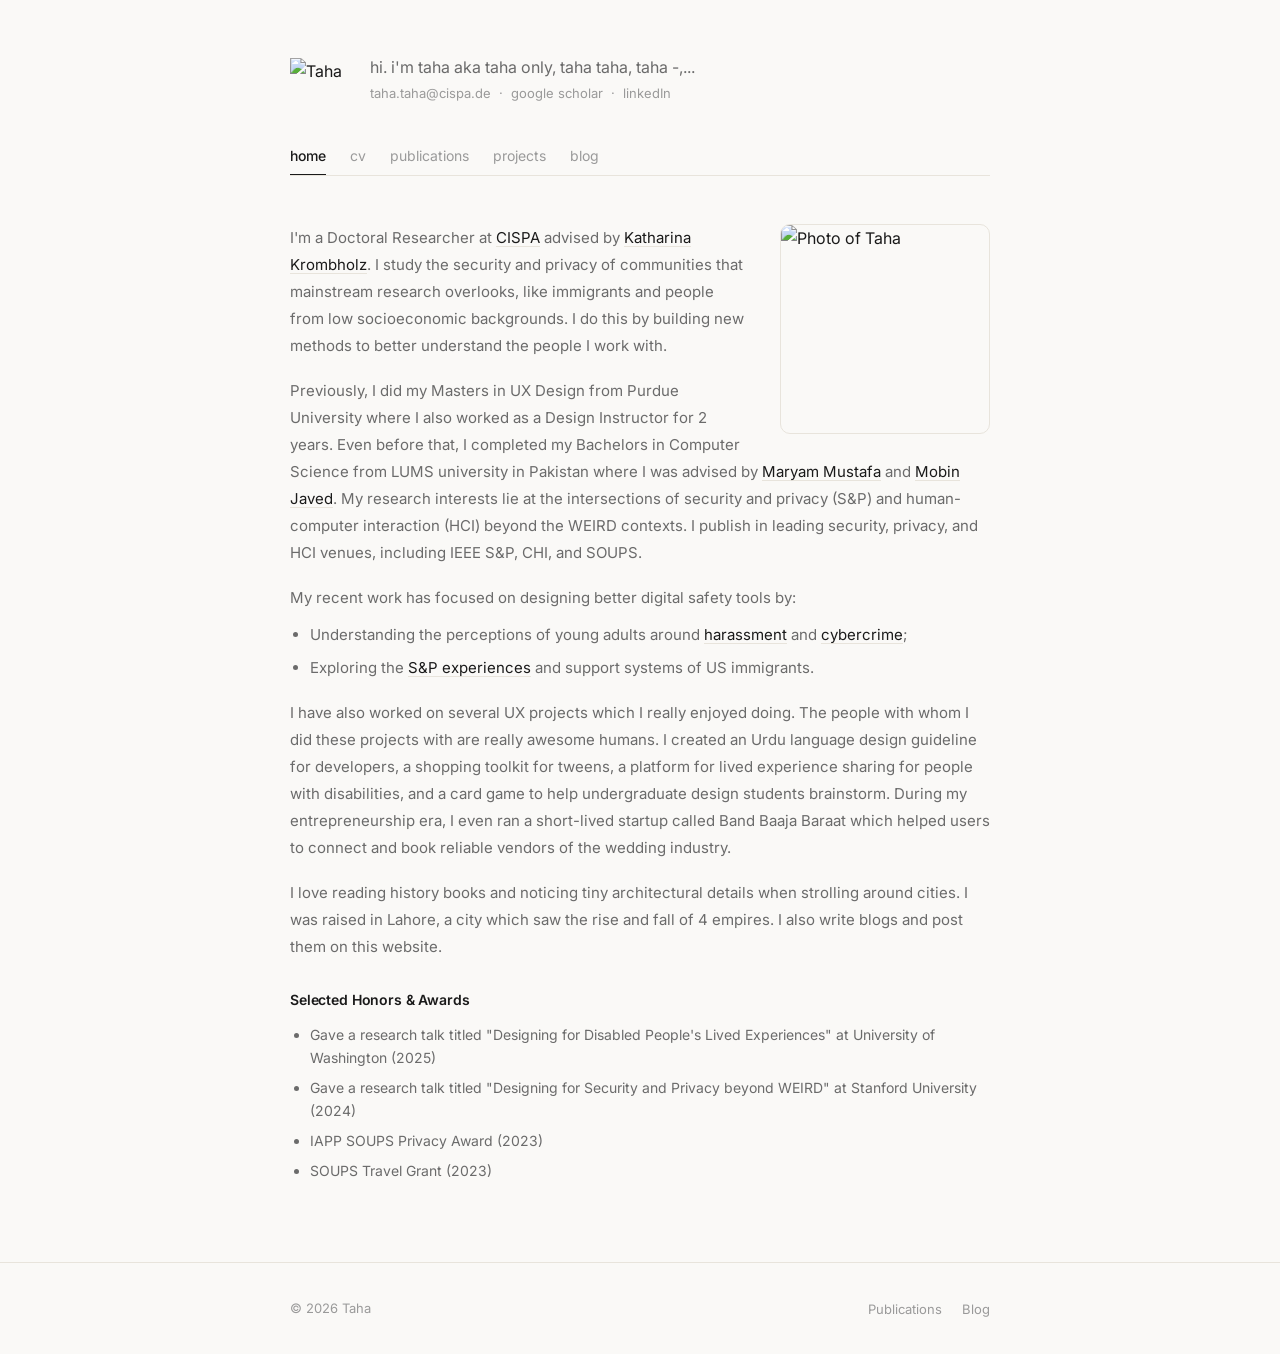
==== index.html @ 490b4788 "Add "i don't have anything to hide" blog post New blog on surveillance, digital resignation, and the" ====
<!DOCTYPE html>
<html lang="en">
<head>
<meta charset="UTF-8">
<meta name="viewport" content="width=device-width, initial-scale=1.0">
<meta name="description" content="Taha – Doctoral Researcher at CISPA. Security, privacy, and safety of marginalized communities.">
<meta property="og:title" content="Taha">
<title>Taha</title>
<link rel="preconnect" href="https://fonts.googleapis.com">
<link rel="preconnect" href="https://fonts.gstatic.com" crossorigin>
<link href="https://fonts.googleapis.com/css2?family=Inter:wght@300;400;500;600;700&display=swap" rel="stylesheet">

<style>
  *, *::before, *::after { box-sizing: border-box; margin: 0; padding: 0; }

  :root {
    --bg: #faf9f7;
    --surface: #ffffff;
    --text: #1a1a1a;
    --muted: #6b6b6b;
    --subtle: #9a9a9a;
    --border: #e8e4dc;
    --tag-bg: #f0ede8;
    --max-w: 780px;
  }

  html { scroll-behavior: smooth; }

  body {
    font-family: 'Inter', sans-serif;
    background: var(--bg);
    color: var(--text);
    font-size: 16px;
    line-height: 1.65;
    -webkit-font-smoothing: antialiased;
  }

  /* ── SITE WRAPPER ── */
  .wrap {
    max-width: var(--max-w);
    margin: 0 auto;
    padding: 0 40px;
  }

  /* ── HEADER ── */
  header {
    padding-top: 56px;
    padding-bottom: 0;
  }

  .header-top {
    display: flex;
    align-items: center;
    gap: 28px;
    margin-bottom: 32px;
  }

  .header-logo {
    flex-shrink: 0;
  }

  .header-logo img {
    height: 44px;
    width: auto;
    display: block;
  }

  .header-text {
    display: flex;
    flex-direction: column;
    gap: 5px;
  }

  .header-tagline {
    font-size: clamp(14px, 1.8vw, 16px);
    color: var(--muted);
    font-weight: 400;
    line-height: 1.4;
  }

  .header-meta {
    font-size: 13px;
    color: var(--subtle);
  }

  .header-meta a {
    color: var(--subtle);
    text-decoration: none;
  }
  .header-meta a:hover { color: var(--text); }

  /* ── TAB NAV ── */
  .tab-nav {
    display: flex;
    gap: 0;
    border-bottom: 1px solid var(--border);
    margin-bottom: 48px;
    overflow-x: auto;
    -ms-overflow-style: none;
    scrollbar-width: none;
  }
  .tab-nav::-webkit-scrollbar { display: none; }

  .tab-btn {
    background: none;
    border: none;
    padding: 10px 0;
    margin-right: 24px;
    font-family: inherit;
    font-size: 14px;
    font-weight: 400;
    color: var(--subtle);
    cursor: pointer;
    border-bottom: 2px solid transparent;
    margin-bottom: -1px;
    transition: color 0.18s, border-color 0.18s;
    white-space: nowrap;
    flex-shrink: 0;
  }
  .tab-btn:hover { color: var(--text); }
  .tab-btn.active {
    color: var(--text);
    font-weight: 500;
    border-bottom-color: var(--text);
  }

  /* ── TAB PANELS ── */
  .tab-panel { display: none; padding-bottom: 80px; }
  .tab-panel.active { display: block; }

  /* ── HOME PANEL ── */
  .home-content::after {
    content: '';
    display: table;
    clear: both;
  }

  .home-right {
    float: right;
    width: 210px;
    margin-left: 36px;
    margin-bottom: 12px;
  }

  .home-portrait {
    width: 100%;
    aspect-ratio: 1;
    border-radius: 10px;
    object-fit: cover;
    border: 1px solid var(--border);
    display: block;
  }

  /* ── CV PANEL ── */
  .cv-frame-wrap {
    width: 100%;
    height: 82vh;
    border-radius: 8px;
    overflow: hidden;
    border: 1px solid var(--border);
  }

  .cv-frame-wrap iframe {
    width: 100%;
    height: 100%;
    border: none;
    display: block;
  }

  /* left column: bio text */
  .home-bio {
    font-size: 15px;
    line-height: 1.8;
    color: var(--muted);
    margin-bottom: 18px;
  }

  .home-bio a {
    color: var(--text);
    text-decoration: underline;
    text-underline-offset: 3px;
    text-decoration-color: var(--border);
    transition: text-decoration-color 0.18s;
  }
  .home-bio a:hover { text-decoration-color: var(--text); }

  .home-bio-list {
    list-style: disc;
    margin: -8px 0 18px 20px;
    display: flex;
    flex-direction: column;
    gap: 6px;
  }

  .home-bio-list li {
    font-size: 15px;
    line-height: 1.8;
    color: var(--muted);
  }

  .home-bio-list li a {
    color: var(--text);
    text-decoration: underline;
    text-underline-offset: 3px;
    text-decoration-color: var(--border);
    transition: text-decoration-color 0.18s;
  }
  .home-bio-list li a:hover { text-decoration-color: var(--text); }

  /* Honors & Awards subsection */
  .home-subheading {
    font-size: 14px;
    font-weight: 600;
    color: var(--text);
    margin-top: 28px;
    margin-bottom: 12px;
    letter-spacing: -0.01em;
  }

  .honors-list {
    list-style: disc;
    padding-left: 20px;
    display: flex;
    flex-direction: column;
    gap: 7px;
  }

  .honors-list li {
    font-size: 14px;
    line-height: 1.65;
    color: var(--muted);
  }

  /* ── SECTION LABEL (within tabs) ── */
  .section-label {
    font-size: clamp(22px, 3.5vw, 32px);
    font-weight: 600;
    letter-spacing: -0.02em;
    line-height: 1.1;
    color: var(--text);
    margin-bottom: 32px;
  }

  /* ── PUBLICATIONS ── */
  .pub-year-group { margin-bottom: 44px; }
  .pub-year-group:last-child { margin-bottom: 0; }

  .pub-year-label {
    font-size: 12px;
    font-weight: 500;
    letter-spacing: 0.08em;
    text-transform: uppercase;
    color: var(--subtle);
    margin-bottom: 20px;
    padding-bottom: 10px;
    border-bottom: 1px solid var(--border);
  }

  .pub-entries { display: flex; flex-direction: column; gap: 28px; }

  .pub-entry-title {
    display: block;
    font-size: 15px;
    font-weight: 500;
    color: var(--text);
    line-height: 1.5;
    margin-bottom: 5px;
    text-decoration: none;
  }
  a.pub-entry-title:hover {
    text-decoration: underline;
    text-underline-offset: 3px;
  }

  .pub-entry-authors {
    font-size: 13px;
    color: var(--muted);
    line-height: 1.5;
    margin-bottom: 3px;
  }

  .pub-entry-authors strong {
    font-weight: 600;
    color: var(--text);
  }

  .pub-entry-venue {
    font-size: 13px;
    color: var(--subtle);
    font-style: italic;
    margin-bottom: 9px;
    line-height: 1.5;
  }

  .pub-entry-links {
    display: flex;
    flex-wrap: wrap;
    gap: 6px;
    align-items: center;
  }

  .pub-tag {
    display: inline-block;
    padding: 2px 9px;
    border: 1px solid var(--border);
    border-radius: 4px;
    font-size: 12px;
    color: var(--muted);
    text-decoration: none;
    background: var(--surface);
    transition: color 0.15s, border-color 0.15s, background 0.15s;
  }
  .pub-tag:hover { color: var(--text); border-color: #c8c4bc; background: var(--tag-bg); }

  .pub-award-badge {
    font-size: 12px;
    color: var(--subtle);
    font-style: italic;
  }

  /* ── PROJECTS ── */
  .project-filters {
    display: flex;
    gap: 8px;
    flex-wrap: wrap;
    margin-bottom: 32px;
  }

  .filter-btn {
    padding: 6px 14px;
    border: 1px solid var(--border);
    border-radius: 100px;
    background: transparent;
    font-size: 13px;
    color: var(--muted);
    cursor: pointer;
    font-family: inherit;
    transition: all 0.18s;
  }
  .filter-btn.active, .filter-btn:hover {
    background: var(--text);
    color: #fff;
    border-color: var(--text);
  }

  .projects-grid {
    display: grid;
    grid-template-columns: 1fr 1fr;
    gap: 20px;
  }

  .project-card {
    background: var(--surface);
    border: 1px solid var(--border);
    border-radius: 12px;
    overflow: hidden;
    transition: transform 0.2s, box-shadow 0.2s;
    text-decoration: none;
    color: inherit;
    display: flex;
    flex-direction: column;
  }
  .project-card:hover {
    transform: translateY(-3px);
    box-shadow: 0 8px 24px rgba(0,0,0,0.08);
  }

  .project-card-img {
    width: 100%;
    aspect-ratio: 4/3;
    object-fit: cover;
    display: block;
    background: var(--tag-bg);
  }

  .project-card-body {
    padding: 18px;
    flex: 1;
    display: flex;
    flex-direction: column;
  }

  .project-title {
    font-size: 16px;
    font-weight: 600;
    line-height: 1.3;
    color: var(--text);
    margin-bottom: 4px;
  }

  .project-subtitle {
    font-size: 13px;
    color: var(--muted);
    margin-bottom: 14px;
    flex: 1;
  }

  .project-cta {
    font-size: 13px;
    font-weight: 500;
    color: var(--text);
  }
  .project-cta::after { content: ' →'; }

  .project-card.full {
    grid-column: 1 / -1;
    flex-direction: row;
  }
  .project-card.full .project-card-img {
    width: 40%;
    aspect-ratio: auto;
    flex-shrink: 0;
  }
  .project-card.full .project-card-body { padding: 24px; }

  .project-card.no-link { cursor: default; }
  .project-card.no-link:hover { transform: none; box-shadow: none; }

  .project-links { display: flex; gap: 8px; flex-wrap: wrap; }

  .btn {
    display: inline-block;
    padding: 7px 14px;
    border: 1px solid var(--border);
    border-radius: 6px;
    text-decoration: none;
    font-size: 12px;
    font-weight: 500;
    color: var(--text);
    background: var(--surface);
    transition: background 0.18s, border-color 0.18s;
  }
  .btn:hover { background: var(--tag-bg); border-color: #c8c4bc; }

  /* ── EXPERIENCE ── */
  .exp-list { display: flex; flex-direction: column; }

  .exp-item {
    display: grid;
    grid-template-columns: 40px 1fr;
    gap: 16px;
    padding: 14px 0;
    border-top: 1px solid var(--border);
    align-items: center;
  }
  .exp-item:last-child { border-bottom: 1px solid var(--border); }

  .exp-logo {
    width: 40px;
    height: 40px;
    object-fit: contain;
    border-radius: 8px;
    background: #fff;
    border: 1px solid var(--border);
    padding: 4px;
  }

  .exp-body { display: flex; flex-direction: column; gap: 1px; }

  .exp-top, .exp-bottom {
    display: flex;
    align-items: baseline;
    justify-content: space-between;
    gap: 16px;
  }

  .exp-role { font-weight: 600; font-size: 14px; color: var(--text); }
  .exp-period { font-size: 12px; color: var(--subtle); flex-shrink: 0; }
  .exp-org { font-size: 13px; color: var(--muted); font-style: italic; }
  .exp-location { font-size: 12px; color: var(--subtle); flex-shrink: 0; }

  /* ── BLOG ── */
  .blog-disclaimer {
    font-size: 13px;
    font-style: italic;
    color: var(--subtle);
    margin-bottom: 28px;
    margin-top: -8px;
  }

  .blog-list { display: flex; flex-direction: column; }

  .blog-item {
    display: flex;
    align-items: baseline;
    justify-content: space-between;
    gap: 20px;
    padding: 18px 0;
    border-top: 1px solid var(--border);
    text-decoration: none;
    color: inherit;
    transition: opacity 0.2s;
  }
  .blog-item:last-child { border-bottom: 1px solid var(--border); }
  .blog-item:hover { opacity: 0.6; }

  .blog-title { font-size: 15px; font-weight: 400; color: var(--text); }
  .blog-date { font-size: 13px; color: var(--subtle); flex-shrink: 0; }

  /* ── ABOUT ── */
  .about-text p {
    font-size: 16px;
    line-height: 1.8;
    color: var(--muted);
    margin-bottom: 20px;
    max-width: 680px;
  }
  .about-text p:last-child { margin-bottom: 0; }

  /* ── FOOTER ── */
  footer {
    border-top: 1px solid var(--border);
    padding: 32px 0;
    margin-top: 0;
  }

  .footer-inner {
    display: flex;
    align-items: center;
    justify-content: space-between;
  }

  .footer-copy { font-size: 13px; color: var(--subtle); }

  .footer-links { display: flex; gap: 20px; list-style: none; }
  .footer-links a {
    text-decoration: none;
    color: var(--subtle);
    font-size: 13px;
    transition: color 0.2s;
  }
  .footer-links a:hover { color: var(--text); }

  /* ── RESPONSIVE ── */
  @media (max-width: 640px) {
    .wrap { padding: 0 20px; }
    header { padding-top: 36px; }

    .header-top {
      flex-direction: column;
      align-items: flex-start;
      gap: 12px;
    }

    .home-right {
      float: none;
      width: 180px;
      margin: 0 auto 24px;
      display: block;
    }

    .projects-grid { grid-template-columns: 1fr; }
    .project-card.full { flex-direction: column; }
    .project-card.full .project-card-img { width: 100%; aspect-ratio: 4/3; }

    .exp-period, .exp-location { display: none; }

    .footer-inner { flex-direction: column; align-items: flex-start; gap: 12px; }
  }
</style>
</head>
<body>

<div class="wrap">

  <!-- ── HEADER ── -->
  <header>
    <div class="header-top">
      <div class="header-logo">
        <img src="https://cdn.prod.website-files.com/65dd546c278a2ace8a9cbbcd/65de101033a4d7519f557073_%D8%B7%DB%81.svg" alt="Taha">
      </div>
      <div class="header-text">
        <p class="header-tagline">hi. i'm taha aka taha only, taha taha, taha -,...</p>
        <p class="header-meta"><a href="mailto:taha.taha@cispa.de">taha.taha@cispa.de</a> &nbsp;·&nbsp; <a href="https://scholar.google.com/citations?user=c5__SBkAAAAJ&hl=en" target="_blank" rel="noopener">google scholar</a> &nbsp;·&nbsp; <a href="https://www.linkedin.com/in/tahaonly" target="_blank" rel="noopener">linkedIn</a></p>
      </div>
    </div>

    <!-- TAB NAVIGATION -->
    <nav class="tab-nav" role="tablist">
      <button class="tab-btn active" data-tab="home">home</button>
      <button class="tab-btn" data-tab="cv">cv</button>
      <button class="tab-btn" data-tab="publications">publications</button>
      <button class="tab-btn" data-tab="projects">projects</button>
      <button class="tab-btn" data-tab="blog">blog</button>
    </nav>
  </header>

  <!-- ── HOME ── -->
  <div class="tab-panel active" id="tab-home">
    <div class="home-content">

      <!-- photo floated right — text wraps around it -->
      <div class="home-right">
        <img class="home-portrait"
          src="https://cdn.prod.website-files.com/65dd546c278a2ace8a9cbbcd/66e371fa30c5f763e9a446f2_Portfolio.jpg"
          alt="Photo of Taha">
      </div>

      <p class="home-bio">I'm a Doctoral Researcher at <a href="https://cispa.de/en" target="_blank" rel="noopener">CISPA</a> advised by <a href="https://cispa.de/en/people/katharina.krombholz" target="_blank" rel="noopener">Katharina Krombholz</a>. I study the security and privacy of communities that mainstream research overlooks, like immigrants and people from low socioeconomic backgrounds. I do this by building new methods to better understand the people I work with.</p>

      <p class="home-bio">Previously, I did my Masters in UX Design from Purdue University where I also worked as a Design Instructor for 2 years. Even before that, I completed my Bachelors in Computer Science from LUMS university in Pakistan where I was advised by <a href="https://www.maryamustafa.com/" target="_blank" rel="noopener">Maryam Mustafa</a> and <a href="https://web.lums.edu.pk/~mobin/" target="_blank" rel="noopener">Mobin Javed</a>. My research interests lie at the intersections of security and privacy (S&amp;P) and human-computer interaction (HCI) beyond the WEIRD contexts. I publish in leading security, privacy, and HCI venues, including IEEE S&amp;P, CHI, and SOUPS.</p>

      <p class="home-bio">My recent work has focused on designing better digital safety tools by:</p>
      <ul class="home-bio-list">
        <li>Understanding the perceptions of young adults around <a href="https://dl.acm.org/doi/10.1145/3772318.3793807" target="_blank" rel="noopener">harassment</a> and <a href="https://dl.acm.org/doi/10.5555/3632186.3632189" target="_blank" rel="noopener">cybercrime</a>;</li>
        <li>Exploring the <a href="https://github.com/Usable-Security-and-Privacy-Lab/IEEESP-Immigrants/blob/main/Research_Paper.pdf" target="_blank" rel="noopener">S&amp;P experiences</a> and support systems of US immigrants.</li>
      </ul>

      <p class="home-bio">I have also worked on several UX projects which I really enjoyed doing. The people with whom I did these projects with are really awesome humans. I created an Urdu language design guideline for developers, a shopping toolkit for tweens, a platform for lived experience sharing for people with disabilities, and a card game to help undergraduate design students brainstorm. During my entrepreneurship era, I even ran a short-lived startup called Band Baaja Baraat which helped users to connect and book reliable vendors of the wedding industry.</p>

      <p class="home-bio">I love reading history books and noticing tiny architectural details when strolling around cities. I was raised in Lahore, a city which saw the rise and fall of 4 empires. I also write blogs and post them on this website.</p>

      <h3 class="home-subheading">Selected Honors &amp; Awards</h3>
      <ul class="honors-list">
        <li>Gave a research talk titled "Designing for Disabled People's Lived Experiences" at University of Washington (2025)</li>
        <li>Gave a research talk titled "Designing for Security and Privacy beyond WEIRD" at Stanford University (2024)</li>
        <li>IAPP SOUPS Privacy Award (2023)</li>
        <li>SOUPS Travel Grant (2023)</li>
      </ul>

    </div>
  </div>

  <!-- ── CV ── -->
  <div class="tab-panel" id="tab-cv">
    <div class="cv-frame-wrap">
      <iframe src="https://drive.google.com/file/d/1lCoUhodlJp6D2bPWnZb8rduLVWy4pbXT/preview" allow="autoplay" loading="lazy"></iframe>
    </div>
  </div>

  <!-- ── EXPERIENCE ── -->


  <!-- ── PUBLICATIONS ── -->
  <div class="tab-panel" id="tab-publications">

    <!-- 2026 -->
    <div class="pub-year-group">
      <p class="pub-year-label">2026</p>
      <div class="pub-entries">

        <div class="pub-entry">
          <span class="pub-entry-title">Understanding Gendered Experiences of Harassment Among Pakistani Young Adults Using Human-Centered Threat Modeling</span>
          <p class="pub-entry-authors">Warda Usman*, <strong>Taha*</strong>, Saba Iqbal, Amna Batool, Daniel Zappala <em style="font-size:12px; color:var(--subtle);">[* joint first authors]</em></p>
          <p class="pub-entry-venue">In ACM CHI Conference on Human Factors in Computing Systems (CHI), Barcelona, Spain</p>
          <div class="pub-entry-links">
            <a class="pub-tag" href="https://dl.acm.org/doi/10.1145/3706599.3719939" target="_blank" rel="noopener">Paper</a>
          </div>
        </div>

      </div>
    </div>

    <!-- 2025 -->
    <div class="pub-year-group">
      <p class="pub-year-label">2025</p>
      <div class="pub-entries">

        <div class="pub-entry">
          <span class="pub-entry-title">The Security and Privacy Experiences of First- and Second-Generation Pakistani Immigrants to America: Challenges, Parent-Child Dynamics, and Threat Models</span>
          <p class="pub-entry-authors">Warda Usman*, John Sadik*, <strong>Taha</strong>, Ran Elgedawy, Scott Routi, Daniel Zappala <em style="font-size:12px; color:var(--subtle);">[* joint first authors]</em></p>
          <p class="pub-entry-venue">In IEEE Symposium on Security and Privacy (S&amp;P), San Francisco, USA</p>
          <div class="pub-entry-links">
            <a class="pub-tag" href="https://ieeexplore.ieee.org/document/11023485" target="_blank" rel="noopener">Paper</a>
            <a class="pub-tag" href="https://github.com/Usable-Security-and-Privacy-Lab/IEEESP-Immigrants/blob/main/Research_Paper.pdf" target="_blank" rel="noopener">PDF</a>
          </div>
        </div>

      </div>
    </div>

    <!-- 2023 -->
    <div class="pub-year-group">
      <p class="pub-year-label">2023</p>
      <div class="pub-entries">

        <div class="pub-entry">
          <a class="pub-entry-title" href="https://www.usenix.org/conference/soups2023/presentation/ashraf" target="_blank" rel="noopener">"Stalking is immoral but not illegal": Understanding Security, Cyber Crimes and Threats in Pakistan</a>
          <p class="pub-entry-authors">Afaq Ashraf*, <strong>Taha*</strong>, Nida ul Habib Bajwa, Cornelius J. König, Mobin Javed, Maryam Mustafa <em style="font-size:12px; color:var(--subtle);">[* joint first authors]</em></p>
          <p class="pub-entry-venue">In Symposium on Usable Privacy and Security (SOUPS), Anaheim, USA &nbsp;·&nbsp; <span class="pub-award-badge">🏆 IAPP SOUPS Privacy Award</span></p>
          <div class="pub-entry-links">
            <a class="pub-tag" href="https://www.usenix.org/conference/soups2023/presentation/ashraf" target="_blank" rel="noopener">Paper</a>
            <a class="pub-tag" href="https://www.youtube.com/watch?v=1Dz4PG6WOVU" target="_blank" rel="noopener">Video</a>
          </div>
        </div>

      </div>
    </div>

  </div>

  <!-- ── PROJECTS ── -->
  <div class="tab-panel" id="tab-projects">
    <div class="project-filters">
      <button class="filter-btn active" data-filter="ux">UX Research</button>
      <button class="filter-btn" data-filter="visual">Visual Design</button>
      <button class="filter-btn" data-filter="product">Product</button>
    </div>

    <div class="projects-grid">

      <a class="project-card" href="ideawave.html" data-tags="ux">
        <img class="project-card-img" src="https://cdn.prod.website-files.com/65dd546c278a2ace8a9cbbcd/66f48d08efb86ee29db88804_Frame%2017-2.jpg" alt="IdeaWave" loading="lazy">
        <div class="project-card-body">
          <h3 class="project-title">IdeaWave</h3>
          <p class="project-subtitle">How to make brainstorming fun and effective for nonexperts?</p>
          <span class="project-cta">See Project</span>
        </div>
      </a>

      <a class="project-card" href="shopping.html" data-tags="ux">
        <img class="project-card-img" src="https://cdn.prod.website-files.com/65dd546c278a2ace8a9cbbcd/66f48d08e521f96303f31429_Frame%2042.png" alt="Embodied Shopping" loading="lazy">
        <div class="project-card-body">
          <h3 class="project-title">Embodied Shopping</h3>
          <p class="project-subtitle">How to incorporate critical thinking in kids through shopping?</p>
          <span class="project-cta">See Project</span>
        </div>
      </a>

      <a class="project-card" href="urdu.html" data-tags="ux">
        <img class="project-card-img" src="https://cdn.prod.website-files.com/65dd546c278a2ace8a9cbbcd/66f48d08e310dce802dcb54f_Frame%2043.png" alt="Designing for Urdu" loading="lazy">
        <div class="project-card-body">
          <h3 class="project-title">Designing for Urdu</h3>
          <p class="project-subtitle">How to create a design guideline for Urdu language?</p>
          <span class="project-cta">See Project</span>
        </div>
      </a>

      <div class="project-card no-link" data-tags="visual">
        <img class="project-card-img" src="https://cdn.prod.website-files.com/65dd546c278a2ace8a9cbbcd/6716ec29ffd66e4318724e84_Tamaam.png" alt="Tamaam-e-Muhabbat" loading="lazy">
        <div class="project-card-body">
          <h3 class="project-title">Tamaam-e-Muhabbat</h3>
          <p class="project-subtitle">A VR experience on folktales of Pakistan</p>
          <div class="project-links">
            <a class="btn" href="https://cdn.prod.website-files.com/65dd546c278a2ace8a9cbbcd/6716efdd43b30134feacd873_Tamaam%20e%20Muhabbat.pdf" target="_blank" rel="noopener">Process Book</a>
            <a class="btn" href="https://youtu.be/p7qdHxmG5LU" target="_blank" rel="noopener">Trailer</a>
            <a class="btn" href="https://youtu.be/eREl8gPtDhc" target="_blank" rel="noopener">Walkthrough</a>
          </div>
        </div>
      </div>

      <div class="project-card no-link" data-tags="visual">
        <img class="project-card-img" src="https://cdn.prod.website-files.com/65dd546c278a2ace8a9cbbcd/671bb9feeb119147aa3391c9_Silent%20Strides.png" alt="Silent Strides" loading="lazy">
        <div class="project-card-body">
          <h3 class="project-title">Silent Strides</h3>
          <p class="project-subtitle">A web application for people with disabilities to share their daily experiences</p>
          <div class="project-links">
            <a class="btn" href="https://www.figma.com/proto/jRY3SnKLjk1CxgRLxCqNsL/AD611%3A-Design-for-Good?page-id=0%3A1&node-id=95-907&node-type=canvas&viewport=2004%2C1101%2C0.39&t=F7vTqQ5SgFFnkDfN-1&scaling=min-zoom&content-scaling=fixed&starting-point-node-id=95%3A907&show-proto-sidebar=1" target="_blank" rel="noopener">Figma Prototype</a>
          </div>
        </div>
      </div>

      <div class="project-card no-link" data-tags="visual">
        <img class="project-card-img" src="https://cdn.prod.website-files.com/65dd546c278a2ace8a9cbbcd/671bf09f2e05d0ae2e3e7ea2_Draft%207-min%201.png" alt="Baby Names Legacy" loading="lazy">
        <div class="project-card-body">
          <h3 class="project-title">Baby Names Legacy</h3>
          <p class="project-subtitle">A visualization on the popularity of baby names in US</p>
          <div class="project-links">
            <a class="btn" href="https://cdn.prod.website-files.com/65dd546c278a2ace8a9cbbcd/671bee9a143851e1c9cb2e79_Taha_AD_542_Poster_Final-compressed.pdf" target="_blank" rel="noopener">Poster</a>
            <a class="btn" href="https://rowzero.io/workbook/6BFA45B76193D9D838A46B56/3" target="_blank" rel="noopener">Dataset</a>
          </div>
        </div>
      </div>

      <a class="project-card full" href="band-baaja-baraat.html" data-tags="product">
        <img class="project-card-img" src="https://cdn.prod.website-files.com/65dd546c278a2ace8a9cbbcd/671bf97b226af9a6fa325a80_Frame%2045.png" alt="Band Baaja Baraat" loading="lazy">
        <div class="project-card-body">
          <h3 class="project-title">Band Baaja Baraat</h3>
          <p class="project-subtitle">A marketplace for wedding industry vendors</p>
          <span class="project-cta">See Project</span>
        </div>
      </a>

    </div>
  </div>

  <!-- ── BLOG ── -->
  <div class="tab-panel" id="tab-blog">
    <p class="blog-disclaimer">Unless specifically noted, anything I write online is me speaking only for myself and not my current employer.</p>
    <div class="blog-list">
      <a class="blog-item" href="blog-i-dont-have-anything-to-hide.html">
        <span class="blog-title">i don't have anything to hide</span>
        <span class="blog-date">12 Jul 2026</span>
      </a>
      <a class="blog-item" href="blog-is-usable-security-science.html">
        <span class="blog-title">is usable security science?</span>
        <span class="blog-date">13 Jun 2026</span>
      </a>
      <a class="blog-item" href="blog-decolonizing-methods.html">
        <span class="blog-title">decolonizing methods</span>
        <span class="blog-date">4 Jun 2026</span>
      </a>
      <a class="blog-item" href="blog-rethinking-novelty-usable-security.html">
        <span class="blog-title">rethinking novelty in usable security research</span>
        <span class="blog-date">1 Jun 2026</span>
      </a>
      <a class="blog-item" href="blog-choosing-phd-direction.html">
        <span class="blog-title">choosing my phd direction</span>
        <span class="blog-date">19 May 2026</span>
      </a>
    </div>
  </div>

  <!-- ── ABOUT ── -->

</div><!-- /wrap -->

<!-- ── FOOTER ── -->
<footer>
  <div class="wrap">
    <div class="footer-inner">
      <span class="footer-copy">© 2026 Taha</span>
      <ul class="footer-links">
        <li><a href="#" onclick="switchTab('publications'); return false;">Publications</a></li>
        <li><a href="#" onclick="switchTab('blog'); return false;">Blog</a></li>
      </ul>
    </div>
  </div>
</footer>

<script>
  // ── TAB SWITCHING ──
  const tabBtns = document.querySelectorAll('.tab-btn');
  const tabPanels = document.querySelectorAll('.tab-panel');

  function switchTab(name) {
    tabBtns.forEach(b => b.classList.remove('active'));
    tabPanels.forEach(p => p.classList.remove('active'));
    const btn = document.querySelector(`.tab-btn[data-tab="${name}"]`);
    const panel = document.getElementById(`tab-${name}`);
    if (btn) btn.classList.add('active');
    if (panel) panel.classList.add('active');
    window.scrollTo({ top: 0, behavior: 'smooth' });
  }

  tabBtns.forEach(btn => {
    btn.addEventListener('click', () => switchTab(btn.dataset.tab));
  });

  // Activate tab from URL hash (e.g. index.html#projects or index.html#blog)
  const _hash = window.location.hash.slice(1).toLowerCase();
  if (_hash && document.querySelector(`.tab-btn[data-tab="${_hash}"]`)) {
    switchTab(_hash);
  }

  // ── PUBLICATION ACCORDION ──
  function togglePub(header) {
    const item = header.parentElement;
    const isOpen = item.classList.contains('open');
    document.querySelectorAll('.pub-item').forEach(p => p.classList.remove('open'));
    if (!isOpen) item.classList.add('open');
  }

  // ── PROJECT FILTERS ──
  const filterBtns = document.querySelectorAll('.filter-btn');
  const projectCards = document.querySelectorAll('.project-card');

  function applyFilter(filter) {
    projectCards.forEach(card => {
      const tags = card.dataset.tags || '';
      card.style.display = tags.includes(filter) ? '' : 'none';
    });
  }

  applyFilter('ux');

  filterBtns.forEach(btn => {
    btn.addEventListener('click', () => {
      const isActive = btn.classList.contains('active');
      filterBtns.forEach(b => b.classList.remove('active'));
      if (isActive) {
        projectCards.forEach(card => { card.style.display = ''; });
      } else {
        btn.classList.add('active');
        applyFilter(btn.dataset.filter);
      }
    });
  });
</script>

</body>
</html>
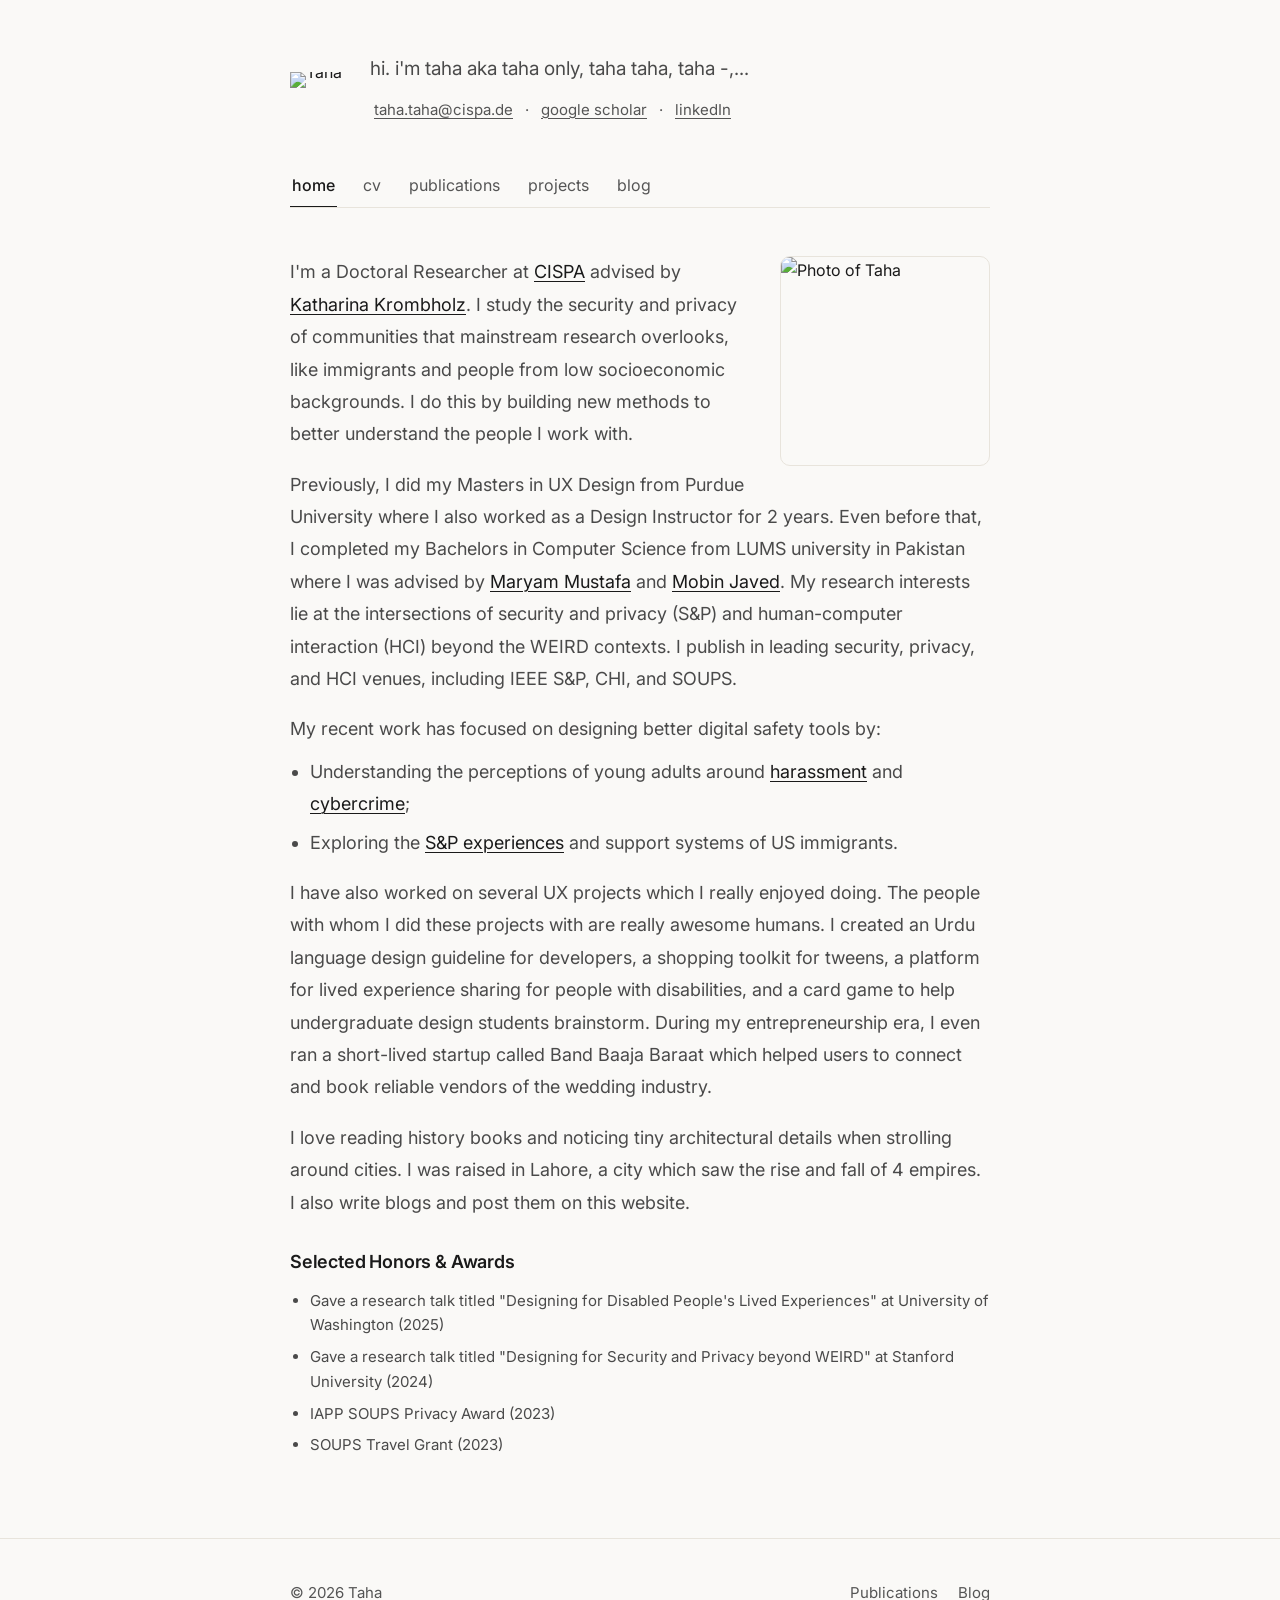
==== commit 86761044: "Improve accessibility across the site (WCAG 2.2 AA, most AAA targets) Contrast and readability - Dar" ====
--- a/index.html
+++ b/index.html
@@ -17,20 +17,22 @@
     --bg: #faf9f7;
     --surface: #ffffff;
     --text: #1a1a1a;
-    --muted: #6b6b6b;
-    --subtle: #9a9a9a;
+    --muted: #4a4a4a;
+    --subtle: #555555;
     --border: #e8e4dc;
     --tag-bg: #f0ede8;
     --max-w: 780px;
-  }
-
-  html { scroll-behavior: smooth; }
+    --ctl: #8a8a8a;
+    --focus: #1a4fd6;
+  }
+
+  @media (prefers-reduced-motion: no-preference) { html { scroll-behavior: smooth; } }
 
   body {
     font-family: 'Inter', sans-serif;
     background: var(--bg);
     color: var(--text);
-    font-size: 16px;
+    font-size: 1rem;
     line-height: 1.65;
     -webkit-font-smoothing: antialiased;
   }
@@ -72,20 +74,24 @@
   }
 
   .header-tagline {
-    font-size: clamp(14px, 1.8vw, 16px);
+    font-size: clamp(1rem, 1.8vw + 0.5rem, 1.1875rem);
     color: var(--muted);
     font-weight: 400;
     line-height: 1.4;
   }
 
   .header-meta {
-    font-size: 13px;
+    font-size: 0.9375rem;
     color: var(--subtle);
   }
 
   .header-meta a {
     color: var(--subtle);
-    text-decoration: none;
+    text-decoration: underline;
+    text-decoration-color: currentColor;
+    text-underline-offset: 3px;
+    display: inline-block;
+    padding: 10px 4px;
   }
   .header-meta a:hover { color: var(--text); }
 
@@ -107,7 +113,7 @@
     padding: 10px 0;
     margin-right: 24px;
     font-family: inherit;
-    font-size: 14px;
+    font-size: 1rem;
     font-weight: 400;
     color: var(--subtle);
     cursor: pointer;
@@ -169,7 +175,7 @@
 
   /* left column: bio text */
   .home-bio {
-    font-size: 15px;
+    font-size: 1.125rem;
     line-height: 1.8;
     color: var(--muted);
     margin-bottom: 18px;
@@ -179,10 +185,11 @@
     color: var(--text);
     text-decoration: underline;
     text-underline-offset: 3px;
-    text-decoration-color: var(--border);
-    transition: text-decoration-color 0.18s;
-  }
-  .home-bio a:hover { text-decoration-color: var(--text); }
+    text-decoration-color: currentColor;
+    text-decoration-thickness: 1px;
+    transition: text-decoration-thickness 0.18s;
+  }
+  .home-bio a:hover { text-decoration-thickness: 2px; }
 
   .home-bio-list {
     list-style: disc;
@@ -193,7 +200,7 @@
   }
 
   .home-bio-list li {
-    font-size: 15px;
+    font-size: 1.125rem;
     line-height: 1.8;
     color: var(--muted);
   }
@@ -202,14 +209,15 @@
     color: var(--text);
     text-decoration: underline;
     text-underline-offset: 3px;
-    text-decoration-color: var(--border);
-    transition: text-decoration-color 0.18s;
-  }
-  .home-bio-list li a:hover { text-decoration-color: var(--text); }
+    text-decoration-color: currentColor;
+    text-decoration-thickness: 1px;
+    transition: text-decoration-thickness 0.18s;
+  }
+  .home-bio-list li a:hover { text-decoration-thickness: 2px; }
 
   /* Honors & Awards subsection */
   .home-subheading {
-    font-size: 14px;
+    font-size: 1.125rem;
     font-weight: 600;
     color: var(--text);
     margin-top: 28px;
@@ -226,14 +234,14 @@
   }
 
   .honors-list li {
-    font-size: 14px;
+    font-size: 0.9375rem;
     line-height: 1.65;
     color: var(--muted);
   }
 
   /* ── SECTION LABEL (within tabs) ── */
   .section-label {
-    font-size: clamp(22px, 3.5vw, 32px);
+    font-size: clamp(1.375rem, 3.5vw, 2rem);
     font-weight: 600;
     letter-spacing: -0.02em;
     line-height: 1.1;
@@ -246,7 +254,7 @@
   .pub-year-group:last-child { margin-bottom: 0; }
 
   .pub-year-label {
-    font-size: 12px;
+    font-size: 0.875rem;
     font-weight: 500;
     letter-spacing: 0.08em;
     text-transform: uppercase;
@@ -260,7 +268,7 @@
 
   .pub-entry-title {
     display: block;
-    font-size: 15px;
+    font-size: 1.125rem;
     font-weight: 500;
     color: var(--text);
     line-height: 1.5;
@@ -273,7 +281,7 @@
   }
 
   .pub-entry-authors {
-    font-size: 13px;
+    font-size: 0.9375rem;
     color: var(--muted);
     line-height: 1.5;
     margin-bottom: 3px;
@@ -285,7 +293,7 @@
   }
 
   .pub-entry-venue {
-    font-size: 13px;
+    font-size: 0.9375rem;
     color: var(--subtle);
     font-style: italic;
     margin-bottom: 9px;
@@ -302,18 +310,18 @@
   .pub-tag {
     display: inline-block;
     padding: 2px 9px;
-    border: 1px solid var(--border);
+    border: 1px solid var(--ctl);
     border-radius: 4px;
-    font-size: 12px;
+    font-size: 0.875rem;
     color: var(--muted);
     text-decoration: none;
     background: var(--surface);
     transition: color 0.15s, border-color 0.15s, background 0.15s;
   }
-  .pub-tag:hover { color: var(--text); border-color: #c8c4bc; background: var(--tag-bg); }
+  .pub-tag:hover { color: var(--text); border-color: var(--muted); background: var(--tag-bg); }
 
   .pub-award-badge {
-    font-size: 12px;
+    font-size: 0.875rem;
     color: var(--subtle);
     font-style: italic;
   }
@@ -328,10 +336,10 @@
 
   .filter-btn {
     padding: 6px 14px;
-    border: 1px solid var(--border);
+    border: 1px solid var(--ctl);
     border-radius: 100px;
     background: transparent;
-    font-size: 13px;
+    font-size: 0.9375rem;
     color: var(--muted);
     cursor: pointer;
     font-family: inherit;
@@ -381,7 +389,7 @@
   }
 
   .project-title {
-    font-size: 16px;
+    font-size: 1.1875rem;
     font-weight: 600;
     line-height: 1.3;
     color: var(--text);
@@ -389,14 +397,14 @@
   }
 
   .project-subtitle {
-    font-size: 13px;
+    font-size: 0.9375rem;
     color: var(--muted);
     margin-bottom: 14px;
     flex: 1;
   }
 
   .project-cta {
-    font-size: 13px;
+    font-size: 0.9375rem;
     font-weight: 500;
     color: var(--text);
   }
@@ -421,16 +429,16 @@
   .btn {
     display: inline-block;
     padding: 7px 14px;
-    border: 1px solid var(--border);
+    border: 1px solid var(--ctl);
     border-radius: 6px;
     text-decoration: none;
-    font-size: 12px;
+    font-size: 0.875rem;
     font-weight: 500;
     color: var(--text);
     background: var(--surface);
     transition: background 0.18s, border-color 0.18s;
   }
-  .btn:hover { background: var(--tag-bg); border-color: #c8c4bc; }
+  .btn:hover { background: var(--tag-bg); border-color: var(--muted); }
 
   /* ── EXPERIENCE ── */
   .exp-list { display: flex; flex-direction: column; }
@@ -464,14 +472,14 @@
     gap: 16px;
   }
 
-  .exp-role { font-weight: 600; font-size: 14px; color: var(--text); }
-  .exp-period { font-size: 12px; color: var(--subtle); flex-shrink: 0; }
-  .exp-org { font-size: 13px; color: var(--muted); font-style: italic; }
-  .exp-location { font-size: 12px; color: var(--subtle); flex-shrink: 0; }
+  .exp-role { font-weight: 600; font-size: 0.9375rem; color: var(--text); }
+  .exp-period { font-size: 0.875rem; color: var(--subtle); flex-shrink: 0; }
+  .exp-org { font-size: 0.9375rem; color: var(--muted); font-style: italic; }
+  .exp-location { font-size: 0.875rem; color: var(--subtle); flex-shrink: 0; }
 
   /* ── BLOG ── */
   .blog-disclaimer {
-    font-size: 13px;
+    font-size: 0.9375rem;
     font-style: italic;
     color: var(--subtle);
     margin-bottom: 28px;
@@ -494,12 +502,12 @@
   .blog-item:last-child { border-bottom: 1px solid var(--border); }
   .blog-item:hover { opacity: 0.6; }
 
-  .blog-title { font-size: 15px; font-weight: 400; color: var(--text); }
-  .blog-date { font-size: 13px; color: var(--subtle); flex-shrink: 0; }
+  .blog-title { font-size: 1.125rem; font-weight: 400; color: var(--text); }
+  .blog-date { font-size: 0.9375rem; color: var(--subtle); flex-shrink: 0; }
 
   /* ── ABOUT ── */
   .about-text p {
-    font-size: 16px;
+    font-size: 1rem;
     line-height: 1.8;
     color: var(--muted);
     margin-bottom: 20px;
@@ -520,13 +528,13 @@
     justify-content: space-between;
   }
 
-  .footer-copy { font-size: 13px; color: var(--subtle); }
+  .footer-copy { font-size: 0.9375rem; color: var(--subtle); }
 
   .footer-links { display: flex; gap: 20px; list-style: none; }
   .footer-links a {
     text-decoration: none;
     color: var(--subtle);
-    font-size: 13px;
+    font-size: 0.9375rem;
     transition: color 0.2s;
   }
   .footer-links a:hover { color: var(--text); }
@@ -557,18 +565,48 @@
 
     .footer-inner { flex-direction: column; align-items: flex-start; gap: 12px; }
   }
+
+  /* ── ACCESSIBILITY ── */
+  :focus-visible { outline: 3px solid var(--focus); outline-offset: 3px; border-radius: 3px; }
+  .skip-link {
+    position: absolute; left: 12px; top: -64px; z-index: 200;
+    background: var(--text); color: var(--bg);
+    padding: 10px 16px; border-radius: 6px;
+    font-size: 0.9375rem; text-decoration: none;
+  }
+  .skip-link:focus { top: 12px; }
+  main:focus, .tab-panel:focus { outline: none; }
+  .sr-only {
+    position: absolute; width: 1px; height: 1px; padding: 0; margin: -1px;
+    overflow: hidden; clip: rect(0, 0, 0, 0); white-space: nowrap; border: 0;
+  }
+  h1.header-logo { margin: 0; font-size: inherit; font-weight: inherit; line-height: 0; }
+  .tab-list { display: flex; }
+  .tab-btn { display: inline-flex; align-items: center; min-height: 44px; padding: 0 2px; }
+  .filter-btn, .pub-tag, .btn, .footer-links a { display: inline-flex; align-items: center; min-height: 44px; }
+  .cv-links { font-size: 0.9375rem; margin: 0 0 12px; color: var(--muted); }
+  .cv-links a {
+    color: var(--text); text-decoration: underline; text-decoration-color: currentColor;
+    text-underline-offset: 3px; display: inline-block; padding: 10px 4px;
+  }
+  @media (prefers-reduced-motion: reduce) {
+    *, *::before, *::after { transition-duration: 0.01ms !important; animation-duration: 0.01ms !important; scroll-behavior: auto !important; }
+    .project-card:hover { transform: none; box-shadow: none; border-color: var(--text); }
+  }
 </style>
 </head>
 <body>
 
+<a class="skip-link" href="#main">Skip to content</a>
+
 <div class="wrap">
 
   <!-- ── HEADER ── -->
   <header>
     <div class="header-top">
-      <div class="header-logo">
+      <h1 class="header-logo">
         <img src="https://cdn.prod.website-files.com/65dd546c278a2ace8a9cbbcd/65de101033a4d7519f557073_%D8%B7%DB%81.svg" alt="Taha">
-      </div>
+      </h1>
       <div class="header-text">
         <p class="header-tagline">hi. i'm taha aka taha only, taha taha, taha -,...</p>
         <p class="header-meta"><a href="mailto:taha.taha@cispa.de">taha.taha@cispa.de</a> &nbsp;·&nbsp; <a href="https://scholar.google.com/citations?user=c5__SBkAAAAJ&hl=en" target="_blank" rel="noopener">google scholar</a> &nbsp;·&nbsp; <a href="https://www.linkedin.com/in/tahaonly" target="_blank" rel="noopener">linkedIn</a></p>
@@ -576,17 +614,22 @@
     </div>
 
     <!-- TAB NAVIGATION -->
-    <nav class="tab-nav" role="tablist">
-      <button class="tab-btn active" data-tab="home">home</button>
-      <button class="tab-btn" data-tab="cv">cv</button>
-      <button class="tab-btn" data-tab="publications">publications</button>
-      <button class="tab-btn" data-tab="projects">projects</button>
-      <button class="tab-btn" data-tab="blog">blog</button>
+    <nav class="tab-nav" aria-label="Sections">
+      <div class="tab-list" role="tablist" aria-label="Site sections">
+        <button class="tab-btn active" role="tab" id="tab-btn-home" aria-selected="true" aria-controls="tab-home" tabindex="0" data-tab="home">home</button>
+        <button class="tab-btn" role="tab" id="tab-btn-cv" aria-selected="false" aria-controls="tab-cv" tabindex="-1" data-tab="cv">cv</button>
+        <button class="tab-btn" role="tab" id="tab-btn-publications" aria-selected="false" aria-controls="tab-publications" tabindex="-1" data-tab="publications">publications</button>
+        <button class="tab-btn" role="tab" id="tab-btn-projects" aria-selected="false" aria-controls="tab-projects" tabindex="-1" data-tab="projects">projects</button>
+        <button class="tab-btn" role="tab" id="tab-btn-blog" aria-selected="false" aria-controls="tab-blog" tabindex="-1" data-tab="blog">blog</button>
+      </div>
     </nav>
   </header>
 
+  <main id="main" tabindex="-1">
+
   <!-- ── HOME ── -->
-  <div class="tab-panel active" id="tab-home">
+  <div class="tab-panel active" id="tab-home" role="tabpanel" aria-labelledby="tab-btn-home" tabindex="0">
+    <h2 class="sr-only">Home</h2>
     <div class="home-content">
 
       <!-- photo floated right — text wraps around it -->
@@ -622,9 +665,11 @@
   </div>
 
   <!-- ── CV ── -->
-  <div class="tab-panel" id="tab-cv">
+  <div class="tab-panel" id="tab-cv" role="tabpanel" aria-labelledby="tab-btn-cv" tabindex="0">
+    <h2 class="sr-only">Curriculum vitae</h2>
+    <p class="cv-links"><a href="https://drive.google.com/file/d/1lCoUhodlJp6D2bPWnZb8rduLVWy4pbXT/view" target="_blank" rel="noopener">Open CV in a new tab</a> &nbsp;·&nbsp; <a href="https://drive.google.com/uc?export=download&amp;id=1lCoUhodlJp6D2bPWnZb8rduLVWy4pbXT" target="_blank" rel="noopener">Download PDF</a></p>
     <div class="cv-frame-wrap">
-      <iframe src="https://drive.google.com/file/d/1lCoUhodlJp6D2bPWnZb8rduLVWy4pbXT/preview" allow="autoplay" loading="lazy"></iframe>
+      <iframe src="https://drive.google.com/file/d/1lCoUhodlJp6D2bPWnZb8rduLVWy4pbXT/preview" title="Curriculum vitae of Taha (PDF preview)" allow="autoplay" loading="lazy"></iframe>
     </div>
   </div>
 
@@ -632,19 +677,20 @@
 
 
   <!-- ── PUBLICATIONS ── -->
-  <div class="tab-panel" id="tab-publications">
+  <div class="tab-panel" id="tab-publications" role="tabpanel" aria-labelledby="tab-btn-publications" tabindex="0">
+    <h2 class="sr-only">Publications</h2>
 
     <!-- 2026 -->
     <div class="pub-year-group">
-      <p class="pub-year-label">2026</p>
+      <h3 class="pub-year-label">2026</h3>
       <div class="pub-entries">
 
         <div class="pub-entry">
           <span class="pub-entry-title">Understanding Gendered Experiences of Harassment Among Pakistani Young Adults Using Human-Centered Threat Modeling</span>
-          <p class="pub-entry-authors">Warda Usman*, <strong>Taha*</strong>, Saba Iqbal, Amna Batool, Daniel Zappala <em style="font-size:12px; color:var(--subtle);">[* joint first authors]</em></p>
+          <p class="pub-entry-authors">Warda Usman*, <strong>Taha*</strong>, Saba Iqbal, Amna Batool, Daniel Zappala <em style="font-size:0.875rem; color:var(--subtle);">[* joint first authors]</em></p>
           <p class="pub-entry-venue">In ACM CHI Conference on Human Factors in Computing Systems (CHI), Barcelona, Spain</p>
           <div class="pub-entry-links">
-            <a class="pub-tag" href="https://dl.acm.org/doi/10.1145/3706599.3719939" target="_blank" rel="noopener">Paper</a>
+            <a class="pub-tag" href="https://dl.acm.org/doi/10.1145/3772318.3793807" target="_blank" rel="noopener">Paper</a>
           </div>
         </div>
 
@@ -653,12 +699,12 @@
 
     <!-- 2025 -->
     <div class="pub-year-group">
-      <p class="pub-year-label">2025</p>
+      <h3 class="pub-year-label">2025</h3>
       <div class="pub-entries">
 
         <div class="pub-entry">
           <span class="pub-entry-title">The Security and Privacy Experiences of First- and Second-Generation Pakistani Immigrants to America: Challenges, Parent-Child Dynamics, and Threat Models</span>
-          <p class="pub-entry-authors">Warda Usman*, John Sadik*, <strong>Taha</strong>, Ran Elgedawy, Scott Routi, Daniel Zappala <em style="font-size:12px; color:var(--subtle);">[* joint first authors]</em></p>
+          <p class="pub-entry-authors">Warda Usman*, John Sadik*, <strong>Taha</strong>, Ran Elgedawy, Scott Routi, Daniel Zappala <em style="font-size:0.875rem; color:var(--subtle);">[* joint first authors]</em></p>
           <p class="pub-entry-venue">In IEEE Symposium on Security and Privacy (S&amp;P), San Francisco, USA</p>
           <div class="pub-entry-links">
             <a class="pub-tag" href="https://ieeexplore.ieee.org/document/11023485" target="_blank" rel="noopener">Paper</a>
@@ -671,13 +717,13 @@
 
     <!-- 2023 -->
     <div class="pub-year-group">
-      <p class="pub-year-label">2023</p>
+      <h3 class="pub-year-label">2023</h3>
       <div class="pub-entries">
 
         <div class="pub-entry">
           <a class="pub-entry-title" href="https://www.usenix.org/conference/soups2023/presentation/ashraf" target="_blank" rel="noopener">"Stalking is immoral but not illegal": Understanding Security, Cyber Crimes and Threats in Pakistan</a>
-          <p class="pub-entry-authors">Afaq Ashraf*, <strong>Taha*</strong>, Nida ul Habib Bajwa, Cornelius J. König, Mobin Javed, Maryam Mustafa <em style="font-size:12px; color:var(--subtle);">[* joint first authors]</em></p>
-          <p class="pub-entry-venue">In Symposium on Usable Privacy and Security (SOUPS), Anaheim, USA &nbsp;·&nbsp; <span class="pub-award-badge">🏆 IAPP SOUPS Privacy Award</span></p>
+          <p class="pub-entry-authors">Afaq Ashraf*, <strong>Taha*</strong>, Nida ul Habib Bajwa, Cornelius J. König, Mobin Javed, Maryam Mustafa <em style="font-size:0.875rem; color:var(--subtle);">[* joint first authors]</em></p>
+          <p class="pub-entry-venue">In Symposium on Usable Privacy and Security (SOUPS), Anaheim, USA &nbsp;·&nbsp; <span class="pub-award-badge"><span role="img" aria-label="Award:">🏆</span> IAPP SOUPS Privacy Award</span></p>
           <div class="pub-entry-links">
             <a class="pub-tag" href="https://www.usenix.org/conference/soups2023/presentation/ashraf" target="_blank" rel="noopener">Paper</a>
             <a class="pub-tag" href="https://www.youtube.com/watch?v=1Dz4PG6WOVU" target="_blank" rel="noopener">Video</a>
@@ -690,17 +736,19 @@
   </div>
 
   <!-- ── PROJECTS ── -->
-  <div class="tab-panel" id="tab-projects">
-    <div class="project-filters">
-      <button class="filter-btn active" data-filter="ux">UX Research</button>
-      <button class="filter-btn" data-filter="visual">Visual Design</button>
-      <button class="filter-btn" data-filter="product">Product</button>
+  <div class="tab-panel" id="tab-projects" role="tabpanel" aria-labelledby="tab-btn-projects" tabindex="0">
+    <h2 class="sr-only">Projects</h2>
+    <div class="project-filters" role="group" aria-label="Filter projects by category">
+      <button class="filter-btn active" data-filter="ux" aria-pressed="true">UX Research</button>
+      <button class="filter-btn" data-filter="visual" aria-pressed="false">Visual Design</button>
+      <button class="filter-btn" data-filter="product" aria-pressed="false">Product</button>
     </div>
+    <p class="sr-only" id="filter-status" role="status"></p>
 
     <div class="projects-grid">
 
       <a class="project-card" href="ideawave.html" data-tags="ux">
-        <img class="project-card-img" src="https://cdn.prod.website-files.com/65dd546c278a2ace8a9cbbcd/66f48d08efb86ee29db88804_Frame%2017-2.jpg" alt="IdeaWave" loading="lazy">
+        <img class="project-card-img" src="https://cdn.prod.website-files.com/65dd546c278a2ace8a9cbbcd/66f48d08efb86ee29db88804_Frame%2017-2.jpg" alt="" loading="lazy">
         <div class="project-card-body">
           <h3 class="project-title">IdeaWave</h3>
           <p class="project-subtitle">How to make brainstorming fun and effective for nonexperts?</p>
@@ -709,7 +757,7 @@
       </a>
 
       <a class="project-card" href="shopping.html" data-tags="ux">
-        <img class="project-card-img" src="https://cdn.prod.website-files.com/65dd546c278a2ace8a9cbbcd/66f48d08e521f96303f31429_Frame%2042.png" alt="Embodied Shopping" loading="lazy">
+        <img class="project-card-img" src="https://cdn.prod.website-files.com/65dd546c278a2ace8a9cbbcd/66f48d08e521f96303f31429_Frame%2042.png" alt="" loading="lazy">
         <div class="project-card-body">
           <h3 class="project-title">Embodied Shopping</h3>
           <p class="project-subtitle">How to incorporate critical thinking in kids through shopping?</p>
@@ -718,7 +766,7 @@
       </a>
 
       <a class="project-card" href="urdu.html" data-tags="ux">
-        <img class="project-card-img" src="https://cdn.prod.website-files.com/65dd546c278a2ace8a9cbbcd/66f48d08e310dce802dcb54f_Frame%2043.png" alt="Designing for Urdu" loading="lazy">
+        <img class="project-card-img" src="https://cdn.prod.website-files.com/65dd546c278a2ace8a9cbbcd/66f48d08e310dce802dcb54f_Frame%2043.png" alt="" loading="lazy">
         <div class="project-card-body">
           <h3 class="project-title">Designing for Urdu</h3>
           <p class="project-subtitle">How to create a design guideline for Urdu language?</p>
@@ -727,7 +775,7 @@
       </a>
 
       <div class="project-card no-link" data-tags="visual">
-        <img class="project-card-img" src="https://cdn.prod.website-files.com/65dd546c278a2ace8a9cbbcd/6716ec29ffd66e4318724e84_Tamaam.png" alt="Tamaam-e-Muhabbat" loading="lazy">
+        <img class="project-card-img" src="https://cdn.prod.website-files.com/65dd546c278a2ace8a9cbbcd/6716ec29ffd66e4318724e84_Tamaam.png" alt="" loading="lazy">
         <div class="project-card-body">
           <h3 class="project-title">Tamaam-e-Muhabbat</h3>
           <p class="project-subtitle">A VR experience on folktales of Pakistan</p>
@@ -740,7 +788,7 @@
       </div>
 
       <div class="project-card no-link" data-tags="visual">
-        <img class="project-card-img" src="https://cdn.prod.website-files.com/65dd546c278a2ace8a9cbbcd/671bb9feeb119147aa3391c9_Silent%20Strides.png" alt="Silent Strides" loading="lazy">
+        <img class="project-card-img" src="https://cdn.prod.website-files.com/65dd546c278a2ace8a9cbbcd/671bb9feeb119147aa3391c9_Silent%20Strides.png" alt="" loading="lazy">
         <div class="project-card-body">
           <h3 class="project-title">Silent Strides</h3>
           <p class="project-subtitle">A web application for people with disabilities to share their daily experiences</p>
@@ -751,7 +799,7 @@
       </div>
 
       <div class="project-card no-link" data-tags="visual">
-        <img class="project-card-img" src="https://cdn.prod.website-files.com/65dd546c278a2ace8a9cbbcd/671bf09f2e05d0ae2e3e7ea2_Draft%207-min%201.png" alt="Baby Names Legacy" loading="lazy">
+        <img class="project-card-img" src="https://cdn.prod.website-files.com/65dd546c278a2ace8a9cbbcd/671bf09f2e05d0ae2e3e7ea2_Draft%207-min%201.png" alt="" loading="lazy">
         <div class="project-card-body">
           <h3 class="project-title">Baby Names Legacy</h3>
           <p class="project-subtitle">A visualization on the popularity of baby names in US</p>
@@ -763,7 +811,7 @@
       </div>
 
       <a class="project-card full" href="band-baaja-baraat.html" data-tags="product">
-        <img class="project-card-img" src="https://cdn.prod.website-files.com/65dd546c278a2ace8a9cbbcd/671bf97b226af9a6fa325a80_Frame%2045.png" alt="Band Baaja Baraat" loading="lazy">
+        <img class="project-card-img" src="https://cdn.prod.website-files.com/65dd546c278a2ace8a9cbbcd/671bf97b226af9a6fa325a80_Frame%2045.png" alt="" loading="lazy">
         <div class="project-card-body">
           <h3 class="project-title">Band Baaja Baraat</h3>
           <p class="project-subtitle">A marketplace for wedding industry vendors</p>
@@ -775,11 +823,16 @@
   </div>
 
   <!-- ── BLOG ── -->
-  <div class="tab-panel" id="tab-blog">
+  <div class="tab-panel" id="tab-blog" role="tabpanel" aria-labelledby="tab-btn-blog" tabindex="0">
+    <h2 class="sr-only">Blog</h2>
     <p class="blog-disclaimer">Unless specifically noted, anything I write online is me speaking only for myself and not my current employer.</p>
     <div class="blog-list">
+      <a class="blog-item" href="blog-what-are-the-most-important-problems.html">
+        <span class="blog-title">"what are the most important problems in your field?"</span>
+        <span class="blog-date">22 Aug 2026</span>
+      </a>
       <a class="blog-item" href="blog-i-dont-have-anything-to-hide.html">
-        <span class="blog-title">i don't have anything to hide</span>
+        <span class="blog-title">"i don't have anything to hide"</span>
         <span class="blog-date">12 Jul 2026</span>
       </a>
       <a class="blog-item" href="blog-is-usable-security-science.html">
@@ -794,12 +847,10 @@
         <span class="blog-title">rethinking novelty in usable security research</span>
         <span class="blog-date">1 Jun 2026</span>
       </a>
-      <a class="blog-item" href="blog-choosing-phd-direction.html">
-        <span class="blog-title">choosing my phd direction</span>
-        <span class="blog-date">19 May 2026</span>
-      </a>
     </div>
   </div>
+
+  </main>
 
   <!-- ── ABOUT ── -->
 
@@ -811,8 +862,8 @@
     <div class="footer-inner">
       <span class="footer-copy">© 2026 Taha</span>
       <ul class="footer-links">
-        <li><a href="#" onclick="switchTab('publications'); return false;">Publications</a></li>
-        <li><a href="#" onclick="switchTab('blog'); return false;">Blog</a></li>
+        <li><a href="#publications">Publications</a></li>
+        <li><a href="#blog">Blog</a></li>
       </ul>
     </div>
   </div>
@@ -820,28 +871,64 @@
 
 <script>
   // ── TAB SWITCHING ──
-  const tabBtns = document.querySelectorAll('.tab-btn');
+  const tabBtns = Array.from(document.querySelectorAll('.tab-btn'));
   const tabPanels = document.querySelectorAll('.tab-panel');
-
-  function switchTab(name) {
-    tabBtns.forEach(b => b.classList.remove('active'));
-    tabPanels.forEach(p => p.classList.remove('active'));
-    const btn = document.querySelector(`.tab-btn[data-tab="${name}"]`);
-    const panel = document.getElementById(`tab-${name}`);
-    if (btn) btn.classList.add('active');
-    if (panel) panel.classList.add('active');
-    window.scrollTo({ top: 0, behavior: 'smooth' });
+  const reduceMotion = window.matchMedia('(prefers-reduced-motion: reduce)');
+
+  function showTab(name) {
+    tabBtns.forEach(b => {
+      const on = b.dataset.tab === name;
+      b.classList.toggle('active', on);
+      b.setAttribute('aria-selected', on ? 'true' : 'false');
+      b.tabIndex = on ? 0 : -1;
+    });
+    tabPanels.forEach(p => p.classList.toggle('active', p.id === `tab-${name}`));
+  }
+
+  function switchTab(name, opts = {}) {
+    if (!document.getElementById(`tab-${name}`)) return;
+    showTab(name);
+    if (opts.push && window.location.hash.slice(1) !== name) {
+      history.pushState(null, '', `#${name}`);
+    }
+    window.scrollTo({ top: 0, behavior: reduceMotion.matches ? 'auto' : 'smooth' });
+    if (opts.focusTab) document.querySelector(`.tab-btn[data-tab="${name}"]`).focus();
+  }
+
+  function tabFromHash() {
+    const h = window.location.hash.slice(1).toLowerCase();
+    return document.querySelector(`.tab-btn[data-tab="${h}"]`) ? h : null;
   }
 
   tabBtns.forEach(btn => {
-    btn.addEventListener('click', () => switchTab(btn.dataset.tab));
+    btn.addEventListener('click', () => switchTab(btn.dataset.tab, { push: true }));
   });
 
+  // Arrow keys, Home and End move between tabs
+  document.querySelector('.tab-list').addEventListener('keydown', e => {
+    const i = tabBtns.indexOf(document.activeElement);
+    if (i < 0) return;
+    let next = null;
+    if (e.key === 'ArrowRight') next = (i + 1) % tabBtns.length;
+    else if (e.key === 'ArrowLeft') next = (i - 1 + tabBtns.length) % tabBtns.length;
+    else if (e.key === 'Home') next = 0;
+    else if (e.key === 'End') next = tabBtns.length - 1;
+    if (next === null) return;
+    e.preventDefault();
+    tabBtns[next].focus();
+    switchTab(tabBtns[next].dataset.tab, { push: true });
+  });
+
   // Activate tab from URL hash (e.g. index.html#projects or index.html#blog)
-  const _hash = window.location.hash.slice(1).toLowerCase();
-  if (_hash && document.querySelector(`.tab-btn[data-tab="${_hash}"]`)) {
-    switchTab(_hash);
-  }
+  const _initial = tabFromHash();
+  if (_initial) switchTab(_initial);
+
+  // In-page links (footer) and the browser's Back/Forward buttons
+  window.addEventListener('hashchange', () => {
+    const t = tabFromHash();
+    if (t) switchTab(t, { focusTab: true });
+  });
+  window.addEventListener('popstate', () => showTab(tabFromHash() || 'home'));
 
   // ── PUBLICATION ACCORDION ──
   function togglePub(header) {
@@ -864,16 +951,21 @@
 
   applyFilter('ux');
 
+  const filterStatus = document.getElementById('filter-status');
+
   filterBtns.forEach(btn => {
     btn.addEventListener('click', () => {
       const isActive = btn.classList.contains('active');
-      filterBtns.forEach(b => b.classList.remove('active'));
+      filterBtns.forEach(b => { b.classList.remove('active'); b.setAttribute('aria-pressed', 'false'); });
       if (isActive) {
         projectCards.forEach(card => { card.style.display = ''; });
       } else {
         btn.classList.add('active');
+        btn.setAttribute('aria-pressed', 'true');
         applyFilter(btn.dataset.filter);
       }
+      const shown = Array.from(projectCards).filter(c => c.style.display !== 'none').length;
+      filterStatus.textContent = `${shown} project${shown === 1 ? '' : 's'} shown`;
     });
   });
 </script>
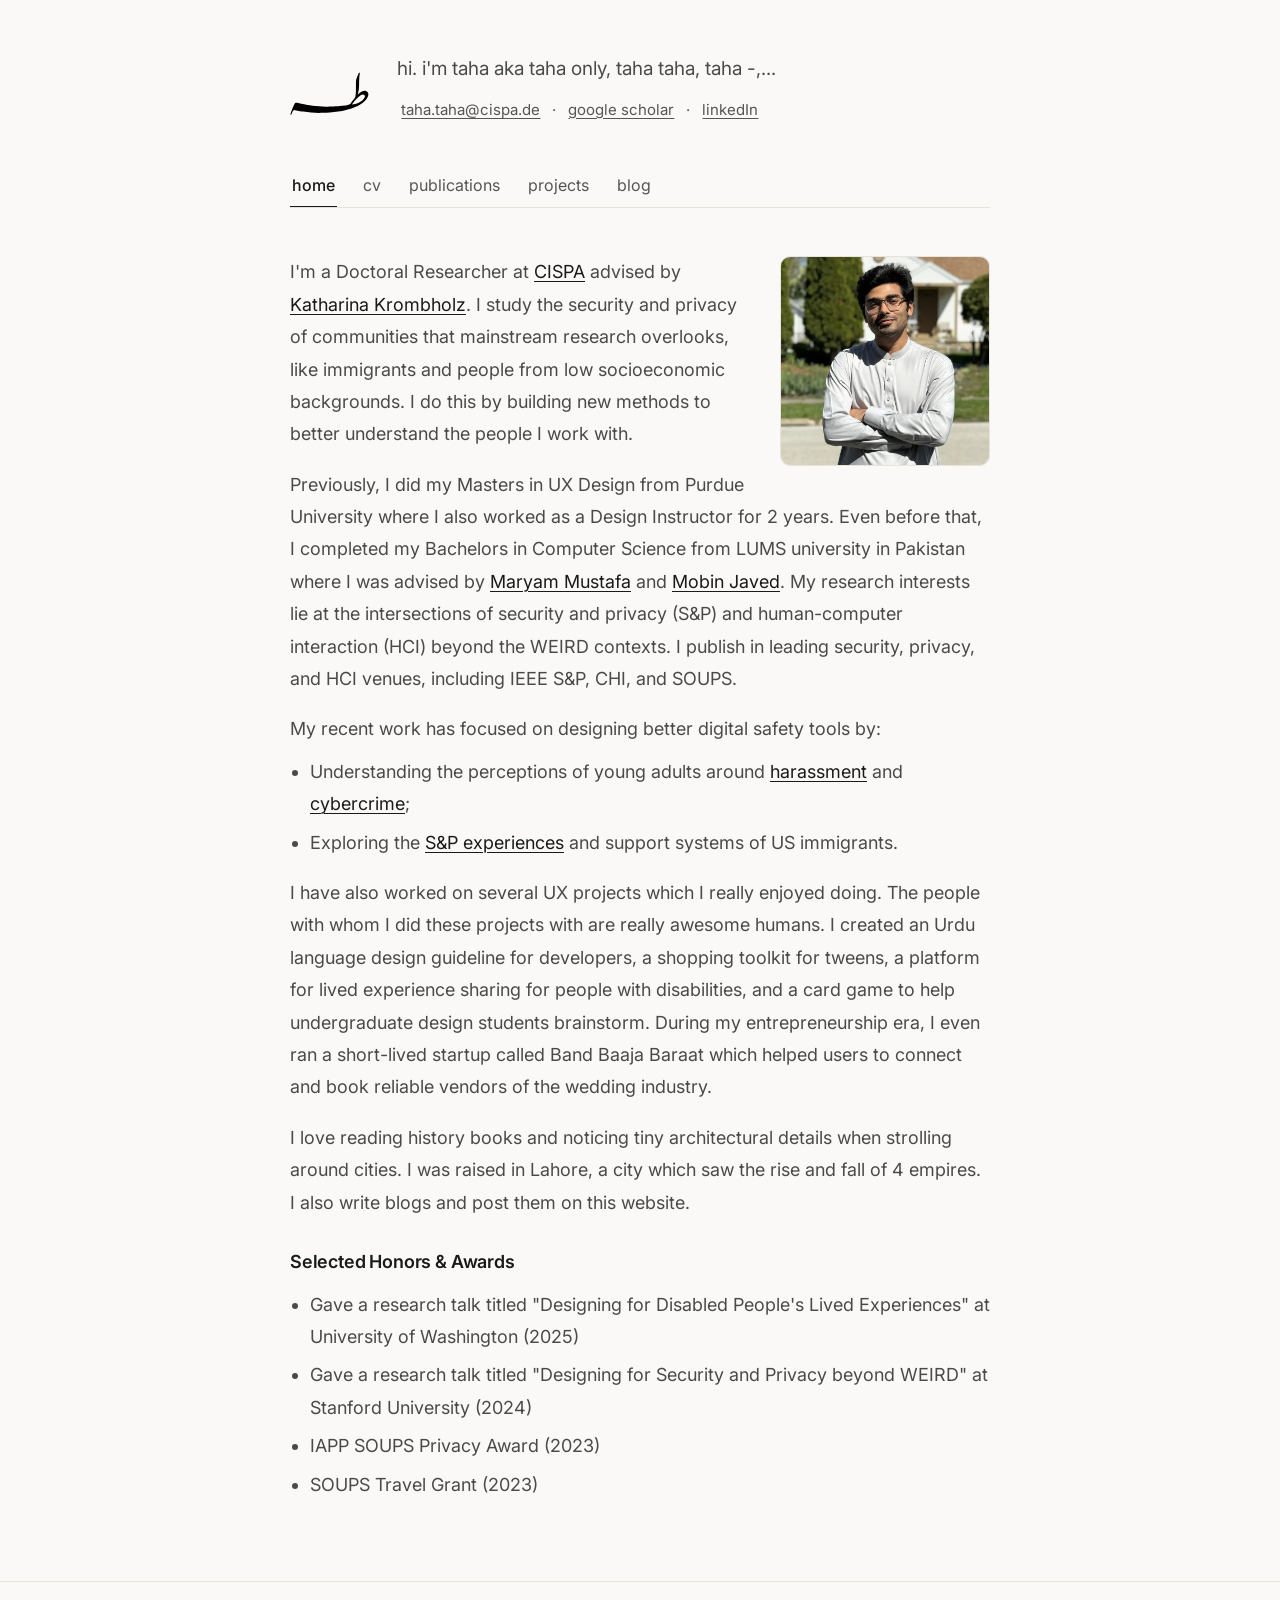
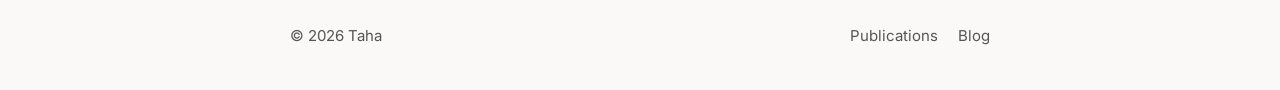
==== commit d5909afc: "Add design guideline, standardise case-study text, serve images locally Design system - Add DESIGN_G" ====
--- a/index.html
+++ b/index.html
@@ -230,12 +230,12 @@
     padding-left: 20px;
     display: flex;
     flex-direction: column;
-    gap: 7px;
+    gap: 6px;
   }
 
   .honors-list li {
-    font-size: 0.9375rem;
-    line-height: 1.65;
+    font-size: 1.125rem;
+    line-height: 1.8;
     color: var(--muted);
   }
 
@@ -303,22 +303,21 @@
   .pub-entry-links {
     display: flex;
     flex-wrap: wrap;
-    gap: 6px;
+    gap: 0 20px;
     align-items: center;
   }
 
-  .pub-tag {
-    display: inline-block;
-    padding: 2px 9px;
-    border: 1px solid var(--ctl);
-    border-radius: 4px;
-    font-size: 0.875rem;
-    color: var(--muted);
-    text-decoration: none;
-    background: var(--surface);
-    transition: color 0.15s, border-color 0.15s, background 0.15s;
-  }
-  .pub-tag:hover { color: var(--text); border-color: var(--muted); background: var(--tag-bg); }
+  /* Standard hyperlink (see DESIGN_GUIDELINE.md > Links) */
+  .pub-link {
+    font-size: 0.9375rem;
+    color: var(--text);
+    text-decoration: underline;
+    text-decoration-color: currentColor;
+    text-decoration-thickness: 1px;
+    text-underline-offset: 3px;
+    transition: text-decoration-thickness 0.18s;
+  }
+  .pub-link:hover { text-decoration-thickness: 2px; }
 
   .pub-award-badge {
     font-size: 0.875rem;
@@ -583,7 +582,7 @@
   h1.header-logo { margin: 0; font-size: inherit; font-weight: inherit; line-height: 0; }
   .tab-list { display: flex; }
   .tab-btn { display: inline-flex; align-items: center; min-height: 44px; padding: 0 2px; }
-  .filter-btn, .pub-tag, .btn, .footer-links a { display: inline-flex; align-items: center; min-height: 44px; }
+  .filter-btn, .pub-link, .btn, .footer-links a { display: inline-flex; align-items: center; min-height: 44px; }
   .cv-links { font-size: 0.9375rem; margin: 0 0 12px; color: var(--muted); }
   .cv-links a {
     color: var(--text); text-decoration: underline; text-decoration-color: currentColor;
@@ -593,6 +592,9 @@
     *, *::before, *::after { transition-duration: 0.01ms !important; animation-duration: 0.01ms !important; scroll-behavior: auto !important; }
     .project-card:hover { transform: none; box-shadow: none; border-color: var(--text); }
   }
+
+  /* Images: width/height attributes reserve space (no layout shift); CSS keeps them responsive */
+  :where(img[height]) { height: auto; }
 </style>
 </head>
 <body>
@@ -605,7 +607,7 @@
   <header>
     <div class="header-top">
       <h1 class="header-logo">
-        <img src="https://cdn.prod.website-files.com/65dd546c278a2ace8a9cbbcd/65de101033a4d7519f557073_%D8%B7%DB%81.svg" alt="Taha">
+        <img src="images/logo.svg" alt="Taha">
       </h1>
       <div class="header-text">
         <p class="header-tagline">hi. i'm taha aka taha only, taha taha, taha -,...</p>
@@ -635,7 +637,7 @@
       <!-- photo floated right — text wraps around it -->
       <div class="home-right">
         <img class="home-portrait"
-          src="https://cdn.prod.website-files.com/65dd546c278a2ace8a9cbbcd/66e371fa30c5f763e9a446f2_Portfolio.jpg"
+          src="images/portrait.webp" width="800" height="789" decoding="async"
           alt="Photo of Taha">
       </div>
 
@@ -690,7 +692,7 @@
           <p class="pub-entry-authors">Warda Usman*, <strong>Taha*</strong>, Saba Iqbal, Amna Batool, Daniel Zappala <em style="font-size:0.875rem; color:var(--subtle);">[* joint first authors]</em></p>
           <p class="pub-entry-venue">In ACM CHI Conference on Human Factors in Computing Systems (CHI), Barcelona, Spain</p>
           <div class="pub-entry-links">
-            <a class="pub-tag" href="https://dl.acm.org/doi/10.1145/3772318.3793807" target="_blank" rel="noopener">Paper</a>
+            <a class="pub-link" aria-label="Paper: Understanding Gendered Experiences of Harassment Among Pakistani Young Adults Using Human-Centered Threat Modeling" href="https://dl.acm.org/doi/10.1145/3772318.3793807" target="_blank" rel="noopener">Paper</a>
           </div>
         </div>
 
@@ -707,8 +709,8 @@
           <p class="pub-entry-authors">Warda Usman*, John Sadik*, <strong>Taha</strong>, Ran Elgedawy, Scott Routi, Daniel Zappala <em style="font-size:0.875rem; color:var(--subtle);">[* joint first authors]</em></p>
           <p class="pub-entry-venue">In IEEE Symposium on Security and Privacy (S&amp;P), San Francisco, USA</p>
           <div class="pub-entry-links">
-            <a class="pub-tag" href="https://ieeexplore.ieee.org/document/11023485" target="_blank" rel="noopener">Paper</a>
-            <a class="pub-tag" href="https://github.com/Usable-Security-and-Privacy-Lab/IEEESP-Immigrants/blob/main/Research_Paper.pdf" target="_blank" rel="noopener">PDF</a>
+            <a class="pub-link" aria-label="Paper: The Security and Privacy Experiences of First- and Second-Generation Pakistani Immigrants to America: Challenges, Parent-Child Dynamics, and Threat Models" href="https://ieeexplore.ieee.org/document/11023485" target="_blank" rel="noopener">Paper</a>
+            <a class="pub-link" aria-label="PDF: The Security and Privacy Experiences of First- and Second-Generation Pakistani Immigrants to America: Challenges, Parent-Child Dynamics, and Threat Models" href="https://github.com/Usable-Security-and-Privacy-Lab/IEEESP-Immigrants/blob/main/Research_Paper.pdf" target="_blank" rel="noopener">PDF</a>
           </div>
         </div>
 
@@ -725,8 +727,8 @@
           <p class="pub-entry-authors">Afaq Ashraf*, <strong>Taha*</strong>, Nida ul Habib Bajwa, Cornelius J. König, Mobin Javed, Maryam Mustafa <em style="font-size:0.875rem; color:var(--subtle);">[* joint first authors]</em></p>
           <p class="pub-entry-venue">In Symposium on Usable Privacy and Security (SOUPS), Anaheim, USA &nbsp;·&nbsp; <span class="pub-award-badge"><span role="img" aria-label="Award:">🏆</span> IAPP SOUPS Privacy Award</span></p>
           <div class="pub-entry-links">
-            <a class="pub-tag" href="https://www.usenix.org/conference/soups2023/presentation/ashraf" target="_blank" rel="noopener">Paper</a>
-            <a class="pub-tag" href="https://www.youtube.com/watch?v=1Dz4PG6WOVU" target="_blank" rel="noopener">Video</a>
+            <a class="pub-link" aria-label="Paper: &quot;Stalking is immoral but not illegal&quot;: Understanding Security, Cyber Crimes and Threats in Pakistan" href="https://www.usenix.org/conference/soups2023/presentation/ashraf" target="_blank" rel="noopener">Paper</a>
+            <a class="pub-link" aria-label="Video: &quot;Stalking is immoral but not illegal&quot;: Understanding Security, Cyber Crimes and Threats in Pakistan" href="https://www.youtube.com/watch?v=1Dz4PG6WOVU" target="_blank" rel="noopener">Video</a>
           </div>
         </div>
 
@@ -748,7 +750,7 @@
     <div class="projects-grid">
 
       <a class="project-card" href="ideawave.html" data-tags="ux">
-        <img class="project-card-img" src="https://cdn.prod.website-files.com/65dd546c278a2ace8a9cbbcd/66f48d08efb86ee29db88804_Frame%2017-2.jpg" alt="" loading="lazy">
+        <img class="project-card-img" src="images/card-ideawave.webp" width="840" height="613" decoding="async" alt="" loading="lazy">
         <div class="project-card-body">
           <h3 class="project-title">IdeaWave</h3>
           <p class="project-subtitle">How to make brainstorming fun and effective for nonexperts?</p>
@@ -757,7 +759,7 @@
       </a>
 
       <a class="project-card" href="shopping.html" data-tags="ux">
-        <img class="project-card-img" src="https://cdn.prod.website-files.com/65dd546c278a2ace8a9cbbcd/66f48d08e521f96303f31429_Frame%2042.png" alt="" loading="lazy">
+        <img class="project-card-img" src="images/card-shopping.webp" width="840" height="613" decoding="async" alt="" loading="lazy">
         <div class="project-card-body">
           <h3 class="project-title">Embodied Shopping</h3>
           <p class="project-subtitle">How to incorporate critical thinking in kids through shopping?</p>
@@ -766,7 +768,7 @@
       </a>
 
       <a class="project-card" href="urdu.html" data-tags="ux">
-        <img class="project-card-img" src="https://cdn.prod.website-files.com/65dd546c278a2ace8a9cbbcd/66f48d08e310dce802dcb54f_Frame%2043.png" alt="" loading="lazy">
+        <img class="project-card-img" src="images/card-urdu.webp" width="840" height="613" decoding="async" alt="" loading="lazy">
         <div class="project-card-body">
           <h3 class="project-title">Designing for Urdu</h3>
           <p class="project-subtitle">How to create a design guideline for Urdu language?</p>
@@ -775,7 +777,7 @@
       </a>
 
       <div class="project-card no-link" data-tags="visual">
-        <img class="project-card-img" src="https://cdn.prod.website-files.com/65dd546c278a2ace8a9cbbcd/6716ec29ffd66e4318724e84_Tamaam.png" alt="" loading="lazy">
+        <img class="project-card-img" src="images/card-tamaam-e-muhabbat.webp" width="377" height="229" decoding="async" alt="" loading="lazy">
         <div class="project-card-body">
           <h3 class="project-title">Tamaam-e-Muhabbat</h3>
           <p class="project-subtitle">A VR experience on folktales of Pakistan</p>
@@ -788,7 +790,7 @@
       </div>
 
       <div class="project-card no-link" data-tags="visual">
-        <img class="project-card-img" src="https://cdn.prod.website-files.com/65dd546c278a2ace8a9cbbcd/671bb9feeb119147aa3391c9_Silent%20Strides.png" alt="" loading="lazy">
+        <img class="project-card-img" src="images/card-silent-strides.webp" width="377" height="229" decoding="async" alt="" loading="lazy">
         <div class="project-card-body">
           <h3 class="project-title">Silent Strides</h3>
           <p class="project-subtitle">A web application for people with disabilities to share their daily experiences</p>
@@ -799,7 +801,7 @@
       </div>
 
       <div class="project-card no-link" data-tags="visual">
-        <img class="project-card-img" src="https://cdn.prod.website-files.com/65dd546c278a2ace8a9cbbcd/671bf09f2e05d0ae2e3e7ea2_Draft%207-min%201.png" alt="" loading="lazy">
+        <img class="project-card-img" src="images/card-baby-names-legacy.webp" width="377" height="229" decoding="async" alt="" loading="lazy">
         <div class="project-card-body">
           <h3 class="project-title">Baby Names Legacy</h3>
           <p class="project-subtitle">A visualization on the popularity of baby names in US</p>
@@ -811,7 +813,7 @@
       </div>
 
       <a class="project-card full" href="band-baaja-baraat.html" data-tags="product">
-        <img class="project-card-img" src="https://cdn.prod.website-files.com/65dd546c278a2ace8a9cbbcd/671bf97b226af9a6fa325a80_Frame%2045.png" alt="" loading="lazy">
+        <img class="project-card-img" src="images/card-band-baaja-baraat.webp" width="377" height="275" decoding="async" alt="" loading="lazy">
         <div class="project-card-body">
           <h3 class="project-title">Band Baaja Baraat</h3>
           <p class="project-subtitle">A marketplace for wedding industry vendors</p>
